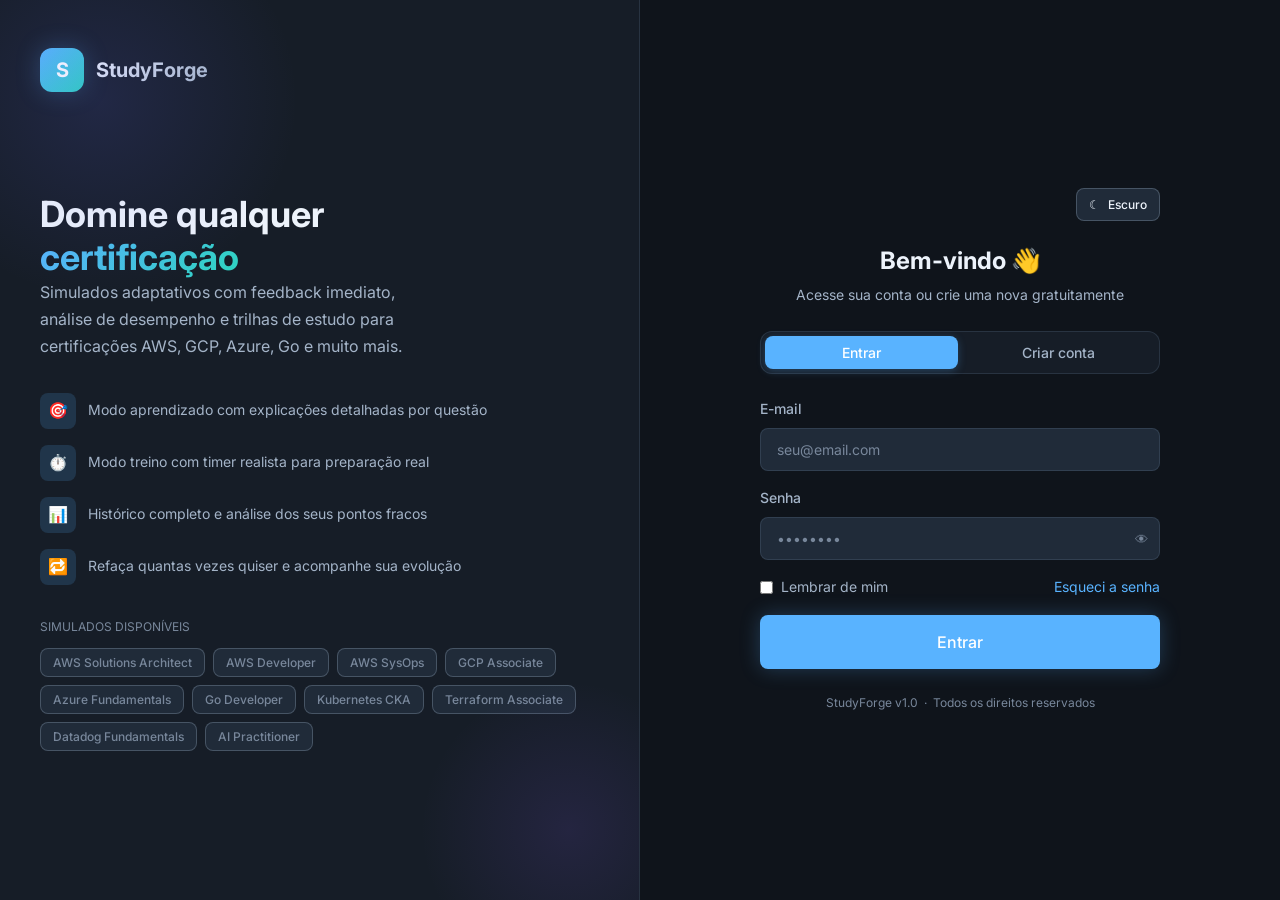
==== app/index.html @ 7f8c2cd1 "initial commit" ====
<!DOCTYPE html>
<html lang="pt-BR">
<head>
  <meta charset="UTF-8">
  <meta name="viewport" content="width=device-width, initial-scale=1.0">
  <title>StudyForge — Plataforma de Certificação</title>
  <link rel="preconnect" href="https://fonts.googleapis.com">
  <link rel="preconnect" href="https://fonts.gstatic.com" crossorigin>
  <link href="https://fonts.googleapis.com/css2?family=Inter:wght@400;500;600;700&display=swap" rel="stylesheet">
  <link rel="stylesheet" href="css/variables.css">
  <link rel="stylesheet" href="css/reset.css">
  <link rel="stylesheet" href="css/base.css">
  <link rel="stylesheet" href="css/login.css">
  <style>
    .form-section { display: none; }
    .form-section.active { display: flex; flex-direction: column; gap: var(--space-4); animation: fadeIn 200ms ease; }
    .form-row { display:grid; grid-template-columns:repeat(2,minmax(0,1fr)); gap:var(--space-4); }
    @media(max-width:640px){ .form-row { grid-template-columns:1fr; } }
  </style>
</head>
<body>
<div class="auth-page">

  <!-- Left: Brand Panel -->
  <aside class="auth-brand">
    <div class="auth-brand-logo">
      <div class="auth-brand-logo-mark">S</div>
      <span class="auth-brand-name">StudyForge</span>
    </div>

    <div class="auth-brand-hero">
      <div>
        <h1 class="auth-brand-title">
          Domine qualquer<br>
          <span>certificação</span>
        </h1>
        <p class="auth-brand-subtitle">
          Simulados adaptativos com feedback imediato, análise de desempenho e trilhas de estudo para certificações AWS, GCP, Azure, Go e muito mais.
        </p>
      </div>

      <div class="auth-features">
        <div class="auth-feature">
          <span class="auth-feature-icon">🎯</span>
          <span>Modo aprendizado com explicações detalhadas por questão</span>
        </div>
        <div class="auth-feature">
          <span class="auth-feature-icon">⏱️</span>
          <span>Modo treino com timer realista para preparação real</span>
        </div>
        <div class="auth-feature">
          <span class="auth-feature-icon">📊</span>
          <span>Histórico completo e análise dos seus pontos fracos</span>
        </div>
        <div class="auth-feature">
          <span class="auth-feature-icon">🔁</span>
          <span>Refaça quantas vezes quiser e acompanhe sua evolução</span>
        </div>
      </div>

      <div>
        <div style="font-size:var(--text-xs);color:var(--text-muted);margin-bottom:var(--space-3)">SIMULADOS DISPONÍVEIS</div>
        <div class="auth-cert-grid">
          <span class="auth-cert-tag">AWS Solutions Architect</span>
          <span class="auth-cert-tag">AWS Developer</span>
          <span class="auth-cert-tag">AWS SysOps</span>
          <span class="auth-cert-tag">GCP Associate</span>
          <span class="auth-cert-tag">Azure Fundamentals</span>
          <span class="auth-cert-tag">Go Developer</span>
          <span class="auth-cert-tag">Kubernetes CKA</span>
          <span class="auth-cert-tag">Terraform Associate</span>
          <span class="auth-cert-tag">Datadog Fundamentals</span>
          <span class="auth-cert-tag">AI Practitioner</span>
        </div>
      </div>
    </div>
  </aside>

  <!-- Right: Form Panel -->
  <main class="auth-form-panel">
    <div class="auth-form-wrapper">
      <div style="display:flex;justify-content:flex-end">
        <button class="btn btn-secondary btn-sm" type="button" data-theme-toggle><span>☾</span><span>Escuro</span></button>
      </div>
      <div class="auth-form-header">
        <h2 class="auth-form-title">Bem-vindo 👋</h2>
        <p class="auth-form-subtitle">Acesse sua conta ou crie uma nova gratuitamente</p>
      </div>

      <!-- Tab switcher -->
      <div class="auth-tabs">
        <button class="auth-tab active" id="tab-login"    onclick="switchTab('login')">Entrar</button>
        <button class="auth-tab"        id="tab-register" onclick="switchTab('register')">Criar conta</button>
      </div>

      <!-- Error alert -->
      <div id="auth-error" class="alert alert-danger hidden"></div>
      <div id="auth-success" class="alert alert-success hidden"></div>

      <!-- Login form -->
      <form id="form-login" class="auth-form form-section active" onsubmit="handleLogin(event)">
        <div class="form-group">
          <label class="form-label" for="login-email">E-mail</label>
          <input class="form-input" type="email" id="login-email" placeholder="seu@email.com" required autocomplete="email">
        </div>
        <div class="form-group">
          <label class="form-label" for="login-password">Senha</label>
          <div class="form-password-wrapper">
            <input class="form-input" type="password" id="login-password" placeholder="••••••••" required autocomplete="current-password">
            <button type="button" class="btn-password-toggle" onclick="togglePassword('login-password', this)">👁</button>
          </div>
        </div>
        <div class="form-options">
          <label><input type="checkbox" id="remember-me"> Lembrar de mim</label>
          <a href="#" class="form-link" onclick="switchTab('forgot'); return false;">Esqueci a senha</a>
        </div>
        <button class="btn btn-primary btn-full btn-lg" type="submit" id="btn-login">
          Entrar
        </button>
      </form>

      <!-- Register form -->
      <form id="form-register" class="auth-form form-section" onsubmit="handleRegister(event)">
        <div class="form-row">
          <div class="form-group">
            <label class="form-label" for="reg-name">Nome</label>
            <input class="form-input" type="text" id="reg-name" placeholder="Seu nome" required autocomplete="given-name">
          </div>
          <div class="form-group">
            <label class="form-label" for="reg-lastname">Sobrenome</label>
            <input class="form-input" type="text" id="reg-lastname" placeholder="Sobrenome" required autocomplete="family-name">
          </div>
        </div>
        <div class="form-group">
          <label class="form-label" for="reg-email">E-mail</label>
          <input class="form-input" type="email" id="reg-email" placeholder="seu@email.com" required autocomplete="email">
        </div>
        <div class="form-group">
          <label class="form-label" for="reg-password">Senha</label>
          <div class="form-password-wrapper">
            <input class="form-input" type="password" id="reg-password" placeholder="Mín. 8 caracteres" required minlength="8" autocomplete="new-password" oninput="checkPasswordStrength(this.value)">
            <button type="button" class="btn-password-toggle" onclick="togglePassword('reg-password', this)">👁</button>
          </div>
          <div class="password-strength" id="strength-bars">
            <div class="strength-bar" id="sb1"></div>
            <div class="strength-bar" id="sb2"></div>
            <div class="strength-bar" id="sb3"></div>
            <div class="strength-bar" id="sb4"></div>
          </div>
        </div>
        <div class="form-row">
          <div class="form-group">
            <label class="form-label" for="reg-city">Cidade</label>
            <input class="form-input" type="text" id="reg-city" required autocomplete="address-level2">
          </div>
          <div class="form-group">
            <label class="form-label" for="reg-state">Estado</label>
            <input class="form-input" type="text" id="reg-state" required autocomplete="address-level1">
          </div>
        </div>
        <div class="form-row">
          <div class="form-group">
            <label class="form-label" for="reg-country">País</label>
            <input class="form-input" type="text" id="reg-country" required autocomplete="country-name" value="Brasil">
          </div>
          <div class="form-group">
            <label class="form-label" for="reg-phone">Telefone</label>
            <input class="form-input" type="tel" id="reg-phone" required autocomplete="tel">
          </div>
        </div>
        <div class="form-row">
          <div class="form-group">
            <label class="form-label" for="reg-profession">Profissão</label>
            <input class="form-input" type="text" id="reg-profession" required>
          </div>
          <div class="form-group">
            <label class="form-label" for="reg-education">Formação</label>
            <input class="form-input" type="text" id="reg-education" required>
          </div>
        </div>
        <div class="form-row">
          <div class="form-group">
            <label class="form-label" for="reg-job-title">Cargo</label>
            <input class="form-input" type="text" id="reg-job-title" required>
          </div>
          <div class="form-group">
            <label class="form-label" for="reg-company">Empresa</label>
            <input class="form-input" type="text" id="reg-company" required>
          </div>
        </div>
        <div class="form-group">
          <label class="form-label" for="reg-birth-date">Data de nascimento <span class="text-muted">(opcional)</span></label>
          <input class="form-input" type="date" id="reg-birth-date" autocomplete="bday">
        </div>
        <button class="btn btn-primary btn-full btn-lg" type="submit" id="btn-register">
          Criar conta grátis
        </button>
        <p class="auth-footer">
          Ao criar uma conta, você concorda com os <a class="form-link" href="#">Termos de Uso</a>.
        </p>
      </form>

      <form id="form-verify" class="auth-form form-section" onsubmit="handleVerifyEmail(event)">
        <div class="form-group">
          <label class="form-label" for="verify-email">E-mail</label>
          <input class="form-input" type="email" id="verify-email" required>
        </div>
        <div class="form-group">
          <label class="form-label" for="verify-code">Código de ativação</label>
          <input class="form-input" type="text" id="verify-code" required inputmode="numeric" maxlength="6">
        </div>
        <button class="btn btn-primary btn-full btn-lg" type="submit" id="btn-verify">Ativar conta</button>
        <button class="btn btn-ghost btn-full" type="button" onclick="switchTab('login')">Voltar para login</button>
      </form>

      <form id="form-forgot" class="auth-form form-section" onsubmit="handleForgotPassword(event)">
        <div class="form-group">
          <label class="form-label" for="forgot-email">E-mail</label>
          <input class="form-input" type="email" id="forgot-email" required autocomplete="email">
        </div>
        <button class="btn btn-primary btn-full btn-lg" type="submit" id="btn-forgot">Gerar código</button>
        <button class="btn btn-ghost btn-full" type="button" onclick="switchTab('login')">Voltar para login</button>
      </form>

      <form id="form-reset" class="auth-form form-section" onsubmit="handleResetPassword(event)">
        <div class="form-group">
          <label class="form-label" for="reset-email">E-mail</label>
          <input class="form-input" type="email" id="reset-email" required>
        </div>
        <div class="form-group">
          <label class="form-label" for="reset-code">Código de recuperação</label>
          <input class="form-input" type="text" id="reset-code" required inputmode="numeric" maxlength="6">
        </div>
        <div class="form-group">
          <label class="form-label" for="reset-password">Nova senha</label>
          <input class="form-input" type="password" id="reset-password" required minlength="8" autocomplete="new-password">
        </div>
        <button class="btn btn-primary btn-full btn-lg" type="submit" id="btn-reset">Redefinir senha</button>
      </form>

      <div class="auth-footer">
        StudyForge v1.0 &nbsp;·&nbsp; Todos os direitos reservados
      </div>
    </div>
  </main>
</div>

<script src="js/config.js"></script>
<script src="js/theme.js"></script>
<script src="js/auth.js"></script>
<script src="js/api.js"></script>
<script>
  // Redirect if already logged in
  Auth.redirectIfLoggedIn();

  function switchTab(tab) {
    document.getElementById('tab-login').classList.toggle('active', tab === 'login');
    document.getElementById('tab-register').classList.toggle('active', tab === 'register');
    ['login','register','verify','forgot','reset'].forEach(name => {
      document.getElementById(`form-${name}`).classList.toggle('active', tab === name);
    });
    clearMessages();
  }

  function clearMessages() {
    document.getElementById('auth-error').classList.add('hidden');
    document.getElementById('auth-success').classList.add('hidden');
  }

  function showError(msg) {
    const el = document.getElementById('auth-error');
    el.textContent = msg;
    el.classList.remove('hidden');
  }

  function showSuccess(msg) {
    const el = document.getElementById('auth-success');
    el.textContent = msg;
    el.classList.remove('hidden');
  }

  async function handleLogin(e) {
    e.preventDefault();
    clearMessages();
    const email    = document.getElementById('login-email').value.trim();
    const password = document.getElementById('login-password').value;
    const remember = document.getElementById('remember-me').checked;
    const btn = document.getElementById('btn-login');
    btn.disabled = true;
    btn.innerHTML = '<span class="spinner"></span> Entrando…';
    try {
      await Auth.login(email, password, remember);
      window.location.href = 'dashboard.html';
    } catch (err) {
      showError(err.message || 'E-mail ou senha inválidos.');
      btn.disabled = false;
      btn.textContent = 'Entrar';
    }
  }

  async function handleRegister(e) {
    e.preventDefault();
    clearMessages();
    const firstName = document.getElementById('reg-name').value.trim();
    const lastName  = document.getElementById('reg-lastname').value.trim();
    const email    = document.getElementById('reg-email').value.trim();
    const password = document.getElementById('reg-password').value;
    const btn = document.getElementById('btn-register');
    btn.disabled = true;
    btn.innerHTML = '<span class="spinner"></span> Criando conta…';
    try {
      const res = await Auth.register({
        firstName,
        lastName,
        name: `${firstName} ${lastName}`.trim(),
        email,
        password,
        city: document.getElementById('reg-city').value.trim(),
        state: document.getElementById('reg-state').value.trim(),
        country: document.getElementById('reg-country').value.trim(),
        profession: document.getElementById('reg-profession').value.trim(),
        education: document.getElementById('reg-education').value.trim(),
        jobTitle: document.getElementById('reg-job-title').value.trim(),
        company: document.getElementById('reg-company').value.trim(),
        phone: document.getElementById('reg-phone').value.trim(),
        birthDate: document.getElementById('reg-birth-date').value,
      });
      document.getElementById('verify-email').value = email;
      if (res.activationCode) document.getElementById('verify-code').value = res.activationCode;
      switchTab('verify');
      showSuccess(res.activationCode ? `Conta criada. Código local de ativação: ${res.activationCode}` : 'Conta criada. Verifique seu e-mail para ativar.');
    } catch (err) {
      showError(err.message || 'Erro ao criar conta. Tente novamente.');
    } finally {
      btn.disabled = false;
      btn.textContent = 'Criar conta grátis';
    }
  }

  async function handleVerifyEmail(e) {
    e.preventDefault();
    clearMessages();
    const btn = document.getElementById('btn-verify');
    btn.disabled = true;
    btn.innerHTML = '<span class="spinner"></span> Ativando…';
    try {
      await Auth.verifyEmail(document.getElementById('verify-email').value.trim(), document.getElementById('verify-code').value.trim());
      window.location.href = 'dashboard.html';
    } catch (err) {
      showError(err.message || 'Erro ao ativar conta.');
      btn.disabled = false;
      btn.textContent = 'Ativar conta';
    }
  }

  async function handleForgotPassword(e) {
    e.preventDefault();
    clearMessages();
    const email = document.getElementById('forgot-email').value.trim();
    const btn = document.getElementById('btn-forgot');
    btn.disabled = true;
    btn.innerHTML = '<span class="spinner"></span> Gerando…';
    try {
      const res = await Auth.forgotPassword(email);
      document.getElementById('reset-email').value = email;
      if (res.resetCode) document.getElementById('reset-code').value = res.resetCode;
      switchTab('reset');
      showSuccess(res.resetCode ? `Código local de recuperação: ${res.resetCode}` : res.message);
    } catch (err) {
      showError(err.message || 'Erro ao recuperar senha.');
    } finally {
      btn.disabled = false;
      btn.textContent = 'Gerar código';
    }
  }

  async function handleResetPassword(e) {
    e.preventDefault();
    clearMessages();
    const btn = document.getElementById('btn-reset');
    btn.disabled = true;
    btn.innerHTML = '<span class="spinner"></span> Redefinindo…';
    try {
      await Auth.resetPassword(
        document.getElementById('reset-email').value.trim(),
        document.getElementById('reset-code').value.trim(),
        document.getElementById('reset-password').value
      );
      switchTab('login');
      showSuccess('Senha redefinida. Entre com a nova senha.');
    } catch (err) {
      showError(err.message || 'Erro ao redefinir senha.');
    } finally {
      btn.disabled = false;
      btn.textContent = 'Redefinir senha';
    }
  }

  function togglePassword(inputId, btn) {
    const input = document.getElementById(inputId);
    if (input.type === 'password') { input.type = 'text'; btn.textContent = '🙈'; }
    else                           { input.type = 'password'; btn.textContent = '👁'; }
  }

  function checkPasswordStrength(val) {
    const bars = ['sb1','sb2','sb3','sb4'];
    bars.forEach(id => { document.getElementById(id).className = 'strength-bar'; });
    let score = 0;
    if (val.length >= 8)         score++;
    if (/[A-Z]/.test(val))       score++;
    if (/[0-9]/.test(val))       score++;
    if (/[^A-Za-z0-9]/.test(val))score++;
    const cls = score <= 1 ? 'weak' : score <= 2 ? 'medium' : 'strong';
    for (let i = 0; i < score; i++) document.getElementById(bars[i]).classList.add(cls);
  }

</script>
</body>
</html>
---- app/css/variables.css ----
:root,
:root[data-theme="dark"] {
  /* === Background === */
  --bg-primary:   #0f141b;
  --bg-secondary: #161d27;
  --bg-tertiary:  #1b2430;
  --bg-card:      #1a2330;
  --bg-card-hover:#222d3d;
  --bg-surface:   #202b39;
  --bg-elevated:  #253243;
  --bg-input:     rgba(16, 23, 32, 0.52);

  /* === Brand Colors === */
  --color-primary:        #59b3ff;
  --color-primary-dark:   #2e94ea;
  --color-primary-light:  rgba(89,179,255,0.16);
  --color-primary-glow:   rgba(89,179,255,0.26);
  --color-secondary:      #2dd4bf;
  --color-accent:         #f59e0b;

  /* === Status === */
  --color-success:        #10b981;
  --color-success-light:  rgba(16,185,129,0.15);
  --color-warning:        #f59e0b;
  --color-warning-light:  rgba(245,158,11,0.15);
  --color-danger:         #ef4444;
  --color-danger-light:   rgba(239,68,68,0.15);
  --color-info:           #3b82f6;
  --color-info-light:     rgba(59,130,246,0.15);

  /* === Text === */
  --text-primary:   #edf3fb;
  --text-secondary: #a4b4c8;
  --text-muted:     #78879b;
  --text-inverse:   #0f141b;

  /* === Borders === */
  --border-color:      rgba(140, 168, 196, 0.16);
  --border-light:      rgba(168, 191, 213, 0.28);
  --border-strong:     rgba(181, 203, 224, 0.42);
  --border-focus:      rgba(89,179,255,0.55);

  /* === Typography === */
  --font-sans: 'Inter', -apple-system, BlinkMacSystemFont, 'Segoe UI', sans-serif;
  --font-mono: 'JetBrains Mono', 'Fira Code', monospace;

  --text-xs:   0.75rem;
  --text-sm:   0.875rem;
  --text-base: 1rem;
  --text-lg:   1.125rem;
  --text-xl:   1.25rem;
  --text-2xl:  1.5rem;
  --text-3xl:  1.875rem;
  --text-4xl:  2.25rem;

  --weight-normal:   400;
  --weight-medium:   500;
  --weight-semibold: 600;
  --weight-bold:     700;

  /* === Spacing === */
  --space-1: 0.25rem;
  --space-2: 0.5rem;
  --space-3: 0.75rem;
  --space-4: 1rem;
  --space-5: 1.25rem;
  --space-6: 1.5rem;
  --space-8: 2rem;
  --space-10: 2.5rem;
  --space-12: 3rem;
  --space-16: 4rem;

  /* === Radius === */
  --radius-sm:   0.375rem;
  --radius-md:   0.5rem;
  --radius-lg:   0.75rem;
  --radius-xl:   1rem;
  --radius-2xl:  1.5rem;
  --radius-full: 9999px;

  /* === Shadows === */
  --shadow-sm:  0 1px 3px rgba(0,0,0,0.4);
  --shadow-md:  0 4px 12px rgba(0,0,0,0.4);
  --shadow-lg:  0 10px 30px rgba(0,0,0,0.5);
  --shadow-xl:  0 20px 40px rgba(0,0,0,0.6);
  --shadow-glow:0 0 24px var(--color-primary-glow);

  /* === Transitions === */
  --transition-fast:  150ms cubic-bezier(0.4,0,0.2,1);
  --transition-base:  200ms cubic-bezier(0.4,0,0.2,1);
  --transition-slow:  300ms cubic-bezier(0.4,0,0.2,1);

  /* === Layout === */
  --sidebar-width:  260px;
  --header-height:  64px;
  --content-max-w:  1200px;
}

:root[data-theme="light"] {
  --bg-primary:   #f4f7fb;
  --bg-secondary: #eaf0f6;
  --bg-tertiary:  #dde6f1;
  --bg-card:      #ffffff;
  --bg-card-hover:#f7fbff;
  --bg-surface:   #eef4fa;
  --bg-elevated:  #ffffff;
  --bg-input:     rgba(255, 255, 255, 0.92);

  --color-primary:        #0f6cbd;
  --color-primary-dark:   #09579d;
  --color-primary-light:  rgba(15,108,189,0.12);
  --color-primary-glow:   rgba(15,108,189,0.2);
  --color-secondary:      #0f9d8a;
  --color-accent:         #c97300;

  --text-primary:   #112133;
  --text-secondary: #4c6178;
  --text-muted:     #6f8197;
  --text-inverse:   #ffffff;

  --border-color:      rgba(25, 52, 80, 0.12);
  --border-light:      rgba(25, 52, 80, 0.18);
  --border-strong:     rgba(25, 52, 80, 0.3);
  --border-focus:      rgba(15,108,189,0.42);

  --shadow-sm:  0 2px 4px rgba(17, 33, 51, 0.04);
  --shadow-md:  0 10px 24px rgba(17, 33, 51, 0.08);
  --shadow-lg:  0 18px 38px rgba(17, 33, 51, 0.12);
  --shadow-xl:  0 30px 60px rgba(17, 33, 51, 0.16);
}
---- app/css/base.css ----
/* =============================================
   Base styles — typography, utilities, layout
   ============================================= */

/* Layout */
.app-layout {
  display: grid;
  grid-template-columns: var(--sidebar-width) 1fr;
  grid-template-rows: var(--header-height) 1fr;
  min-height: 100vh;
}

/* Wrapper divs injected by components.js — must be the direct grid children */
#app-header  { grid-column: 1 / -1; grid-row: 1; }
#app-sidebar { grid-column: 1;      grid-row: 2; }

/* Inner elements keep visual styling; .app-main is a direct grid child */
.app-header  { height: var(--header-height); }
.app-sidebar { height: 100%; }
.app-main    { grid-column: 2; grid-row: 2; overflow-y: auto; min-width: 0; }

.container { max-width: var(--content-max-w); margin: 0 auto; padding: 0 var(--space-6); }
.page-content { padding: var(--space-8) var(--space-6); }

body {
  background:
    radial-gradient(circle at top left, var(--color-primary-light), transparent 28%),
    linear-gradient(180deg, var(--bg-secondary), var(--bg-primary) 24%);
}

/* Badge */
.badge {
  display: inline-flex; align-items: center; gap: var(--space-1);
  padding: 2px var(--space-2); border-radius: var(--radius-full);
  font-size: var(--text-xs); font-weight: var(--weight-medium);
}
.badge-primary  { background: var(--color-primary-light);  color: var(--color-primary); }
.badge-success  { background: var(--color-success-light);  color: var(--color-success); }
.badge-warning  { background: var(--color-warning-light);  color: var(--color-warning); }
.badge-danger   { background: var(--color-danger-light);   color: var(--color-danger);  }
.badge-info     { background: var(--color-info-light);     color: var(--color-info);    }
.badge-muted    { background: var(--bg-surface);           color: var(--text-secondary);}

/* Buttons */
.btn {
  display: inline-flex; align-items: center; justify-content: center; gap: var(--space-2);
  padding: var(--space-3) var(--space-5); border-radius: var(--radius-md);
  font-size: var(--text-sm); font-weight: var(--weight-medium);
  transition: all var(--transition-base); white-space: nowrap; cursor: pointer;
  border: 1px solid transparent;
}
.btn:disabled { opacity: 0.5; cursor: not-allowed; pointer-events: none; }
.btn-sm { padding: var(--space-2) var(--space-3); font-size: var(--text-xs); }
.btn-lg { padding: var(--space-4) var(--space-6); font-size: var(--text-base); }
.btn-full { width: 100%; }
.btn-icon { padding: var(--space-2); width: 36px; height: 36px; }

.btn-primary {
  background: var(--color-primary); color: #fff;
  box-shadow: 0 0 20px var(--color-primary-glow);
}
.btn-primary:hover { background: var(--color-primary-dark); box-shadow: 0 0 30px var(--color-primary-glow); transform: translateY(-1px); }

.btn-secondary {
  background: var(--bg-surface); color: var(--text-primary);
  border-color: var(--border-light);
}
.btn-secondary:hover { background: var(--bg-card-hover); border-color: var(--color-primary); }

.btn-ghost {
  background: transparent; color: var(--text-secondary);
}
.btn-ghost:hover { background: var(--bg-surface); color: var(--text-primary); }

.btn-success { background: var(--color-success); color: #fff; }
.btn-success:hover { filter: brightness(1.1); transform: translateY(-1px); }
.btn-danger  { background: var(--color-danger); color: #fff; }
.btn-danger:hover  { filter: brightness(1.1); transform: translateY(-1px); }

/* Cards */
.card {
  background: var(--bg-card); border: 1px solid var(--border-color);
  border-radius: var(--radius-xl); transition: all var(--transition-base);
  box-shadow: var(--shadow-sm);
}
.card-hover:hover { background: var(--bg-card-hover); border-color: var(--border-light); transform: translateY(-2px); box-shadow: var(--shadow-lg); }
.card-body  { padding: var(--space-6); }
.card-header{ padding: var(--space-4) var(--space-6); border-bottom: 1px solid var(--border-color); }
.card-footer{ padding: var(--space-4) var(--space-6); border-top:    1px solid var(--border-color); }

/* Forms */
.form-group  { display: flex; flex-direction: column; gap: var(--space-2); }
.form-label  { font-size: var(--text-sm); font-weight: var(--weight-medium); color: var(--text-secondary); }
.form-input, .form-select {
  background: var(--bg-surface); border: 1px solid var(--border-color);
  border-radius: var(--radius-md); padding: var(--space-3) var(--space-4);
  color: var(--text-primary); font-size: var(--text-sm); transition: all var(--transition-base);
  width: 100%;
}
.form-input:focus, .form-select:focus {
  border-color: var(--color-primary); outline: none;
  box-shadow: 0 0 0 3px var(--color-primary-light);
}
.form-input::placeholder { color: var(--text-muted); }
.form-error { font-size: var(--text-xs); color: var(--color-danger); }
.form-hint  { font-size: var(--text-xs); color: var(--text-muted); }

/* Progress */
.progress-bar { background: var(--bg-surface); border-radius: var(--radius-full); overflow: hidden; height: 6px; }
.progress-fill {
  height: 100%; border-radius: var(--radius-full);
  background: linear-gradient(90deg, var(--color-primary), var(--color-secondary));
  transition: width var(--transition-slow);
}

/* Divider */
.divider { border: none; border-top: 1px solid var(--border-color); margin: var(--space-4) 0; }

/* Alerts */
.alert {
  display: flex; align-items: flex-start; gap: var(--space-3);
  padding: var(--space-4); border-radius: var(--radius-lg);
  border: 1px solid transparent; font-size: var(--text-sm);
}
.alert-success { background: var(--color-success-light); border-color: rgba(16,185,129,0.3); color: var(--color-success); }
.alert-danger   { background: var(--color-danger-light);  border-color: rgba(239,68,68,0.3);  color: var(--color-danger);  }
.alert-warning  { background: var(--color-warning-light); border-color: rgba(245,158,11,0.3); color: var(--color-warning); }
.alert-info     { background: var(--color-info-light);    border-color: rgba(59,130,246,0.3);  color: var(--color-info);    }

/* Tags */
.tag {
  display: inline-flex; align-items: center;
  padding: var(--space-1) var(--space-2); border-radius: var(--radius-sm);
  font-size: 11px; font-weight: var(--weight-medium);
  background: var(--bg-surface); color: var(--text-secondary);
  border: 1px solid var(--border-color);
}

/* Stat card */
.stat-card { display: flex; flex-direction: column; gap: var(--space-2); }
.stat-value { font-size: var(--text-3xl); font-weight: var(--weight-bold); line-height: 1; }
.stat-label { font-size: var(--text-sm); color: var(--text-secondary); }
.stat-change { display: flex; align-items: center; gap: var(--space-1); font-size: var(--text-xs); }
.stat-change.up   { color: var(--color-success); }
.stat-change.down { color: var(--color-danger);  }

/* Tooltip */
.tooltip-wrap { position: relative; }
.tooltip-wrap:hover .tooltip { opacity: 1; pointer-events: auto; transform: translateY(0); }
.tooltip {
  position: absolute; bottom: calc(100% + 8px); left: 50%; transform: translateX(-50%) translateY(4px);
  background: var(--bg-surface); border: 1px solid var(--border-light);
  border-radius: var(--radius-md); padding: var(--space-2) var(--space-3);
  font-size: var(--text-xs); white-space: nowrap;
  opacity: 0; pointer-events: none; transition: all var(--transition-fast);
  box-shadow: var(--shadow-lg);
}

/* Loading spinner */
.spinner {
  width: 20px; height: 20px; border-radius: 50%;
  border: 2px solid var(--border-light);
  border-top-color: var(--color-primary);
  animation: spin 600ms linear infinite;
}
.spinner-lg { width: 40px; height: 40px; border-width: 3px; }

/* Empty state */
.empty-state {
  display: flex; flex-direction: column; align-items: center;
  justify-content: center; padding: var(--space-16) var(--space-8);
  text-align: center; gap: var(--space-4);
}
.empty-state-icon { font-size: 3rem; opacity: 0.4; }
.empty-state h3   { font-size: var(--text-lg); color: var(--text-secondary); }
.empty-state p    { font-size: var(--text-sm); color: var(--text-muted); max-width: 320px; }

/* Modal */
.modal-overlay {
  position: fixed; inset: 0; background: rgba(0,0,0,0.7);
  display: flex; align-items: center; justify-content: center;
  z-index: 100; backdrop-filter: blur(4px);
  opacity: 0; pointer-events: none; transition: opacity var(--transition-base);
}
.modal-overlay.open { opacity: 1; pointer-events: auto; }
.modal {
  background: var(--bg-card); border: 1px solid var(--border-light);
  border-radius: var(--radius-2xl); padding: var(--space-8);
  width: 90%; max-width: 480px; box-shadow: var(--shadow-xl);
  transform: scale(0.95); transition: transform var(--transition-base);
}
.modal-overlay.open .modal { transform: scale(1); }
.modal-title { font-size: var(--text-xl); font-weight: var(--weight-semibold); margin-bottom: var(--space-4); }

/* Toast */
#toast-container {
  position: fixed; bottom: var(--space-6); right: var(--space-6);
  display: flex; flex-direction: column; gap: var(--space-2);
  z-index: 1000; pointer-events: none;
}
.toast {
  display: flex; align-items: center; gap: var(--space-3);
  background: var(--bg-surface); border: 1px solid var(--border-light);
  border-radius: var(--radius-lg); padding: var(--space-3) var(--space-4);
  box-shadow: var(--shadow-lg); pointer-events: auto;
  min-width: 280px; max-width: 380px;
  animation: slideInRight 300ms ease forwards;
  font-size: var(--text-sm);
}
.toast.removing { animation: slideOutRight 300ms ease forwards; }
.toast-success { border-left: 3px solid var(--color-success); }
.toast-error   { border-left: 3px solid var(--color-danger);  }
.toast-info    { border-left: 3px solid var(--color-info);    }

/* Utility */
.text-primary   { color: var(--color-primary); }
.text-success   { color: var(--color-success); }
.text-warning   { color: var(--color-warning); }
.text-danger    { color: var(--color-danger); }
.text-muted     { color: var(--text-muted); }
.text-secondary { color: var(--text-secondary); }
.text-center    { text-align: center; }
.flex           { display: flex; }
.flex-col       { flex-direction: column; }
.items-center   { align-items: center; }
.justify-between{ justify-content: space-between; }
.justify-center { justify-content: center; }
.gap-1 { gap: var(--space-1); } .gap-2 { gap: var(--space-2); }
.gap-3 { gap: var(--space-3); } .gap-4 { gap: var(--space-4); }
.gap-6 { gap: var(--space-6); } .gap-8 { gap: var(--space-8); }
.grid-2 { display: grid; grid-template-columns: repeat(2, 1fr); gap: var(--space-4); }
.grid-3 { display: grid; grid-template-columns: repeat(3, 1fr); gap: var(--space-4); }
.grid-4 { display: grid; grid-template-columns: repeat(4, 1fr); gap: var(--space-4); }
.mt-2 { margin-top: var(--space-2); } .mt-4 { margin-top: var(--space-4); }
.mt-6 { margin-top: var(--space-6); } .mt-8 { margin-top: var(--space-8); }
.mb-2 { margin-bottom: var(--space-2); } .mb-4 { margin-bottom: var(--space-4); }
.hidden { display: none !important; }
.truncate { white-space: nowrap; overflow: hidden; text-overflow: ellipsis; }
.w-full { width: 100%; }

@keyframes spin { to { transform: rotate(360deg); } }
@keyframes fadeIn { from { opacity: 0; } to { opacity: 1; } }
@keyframes slideUp { from { opacity:0; transform:translateY(12px); } to { opacity:1; transform:translateY(0); } }
@keyframes slideInRight { from { opacity:0; transform:translateX(24px); } to { opacity:1; transform:translateX(0); } }
@keyframes slideOutRight { from { opacity:1; transform:translateX(0); } to { opacity:0; transform:translateX(24px); } }
@keyframes pulse { 0%,100% { opacity:1; } 50% { opacity:0.5; } }

.animate-fade-in { animation: fadeIn var(--transition-base) ease; }
.animate-slide-up { animation: slideUp var(--transition-slow) ease; }

@media (max-width: 1024px) {
  .app-layout { grid-template-columns: 1fr; }
  #app-sidebar { display: none; }
  #app-sidebar.open { display: block; }
  .app-sidebar.open { position: fixed; z-index: 50; top: 0; left: 0; height: 100vh; width: var(--sidebar-width); }
  .app-main { grid-column: 1; }
  .grid-4 { grid-template-columns: repeat(2, 1fr); }
  .grid-3 { grid-template-columns: repeat(2, 1fr); }
}
@media (max-width: 640px) {
  .grid-2, .grid-3, .grid-4 { grid-template-columns: 1fr; }
  .page-content { padding: var(--space-4); }
}
---- app/css/login.css ----
/* =============================================
   Login / Auth Page
   ============================================= */

.auth-page {
  display: grid;
  grid-template-columns: 1fr 1fr;
  min-height: 100vh;
}

/* Left panel — brand side */
.auth-brand {
  background: var(--bg-secondary);
  border-right: 1px solid var(--border-color);
  display: flex;
  flex-direction: column;
  padding: var(--space-12) var(--space-10);
  position: relative;
  overflow: hidden;
}

/* Decorative orbs */
.auth-brand::before,
.auth-brand::after {
  content: '';
  position: absolute;
  border-radius: 50%;
  pointer-events: none;
}
.auth-brand::before {
  width: 400px; height: 400px;
  background: radial-gradient(circle, rgba(99,102,241,0.15), transparent 70%);
  top: -100px; left: -100px;
}
.auth-brand::after {
  width: 300px; height: 300px;
  background: radial-gradient(circle, rgba(139,92,246,0.12), transparent 70%);
  bottom: -80px; right: -80px;
}

.auth-brand-logo {
  display: flex; align-items: center; gap: var(--space-3);
  margin-bottom: auto;
}
.auth-brand-logo-mark {
  width: 44px; height: 44px;
  border-radius: var(--radius-lg);
  background: linear-gradient(135deg, var(--color-primary), var(--color-secondary));
  display: flex; align-items: center; justify-content: center;
  font-size: var(--text-xl); font-weight: var(--weight-bold); color: #fff;
  box-shadow: 0 0 24px var(--color-primary-glow);
}
.auth-brand-name {
  font-size: var(--text-xl); font-weight: var(--weight-bold);
  background: linear-gradient(135deg, var(--text-primary), var(--text-secondary));
  -webkit-background-clip: text; -webkit-text-fill-color: transparent;
}

.auth-brand-hero { flex: 1; display: flex; flex-direction: column; justify-content: center; gap: var(--space-8); }
.auth-brand-title {
  font-size: var(--text-4xl); font-weight: var(--weight-bold); line-height: 1.2;
}
.auth-brand-title span {
  background: linear-gradient(135deg, var(--color-primary), var(--color-secondary));
  -webkit-background-clip: text; -webkit-text-fill-color: transparent;
}
.auth-brand-subtitle { font-size: var(--text-base); color: var(--text-secondary); line-height: 1.7; max-width: 380px; }

.auth-features { display: flex; flex-direction: column; gap: var(--space-4); }
.auth-feature {
  display: flex; align-items: center; gap: var(--space-3);
  font-size: var(--text-sm); color: var(--text-secondary);
}
.auth-feature-icon {
  width: 36px; height: 36px; flex-shrink: 0;
  background: var(--color-primary-light); border-radius: var(--radius-md);
  display: flex; align-items: center; justify-content: center;
  font-size: var(--text-base);
}

/* Grid of certification logos */
.auth-cert-grid {
  display: flex; flex-wrap: wrap; gap: var(--space-2);
}
.auth-cert-tag {
  background: var(--bg-surface); border: 1px solid var(--border-light);
  border-radius: var(--radius-md); padding: var(--space-1) var(--space-3);
  font-size: var(--text-xs); font-weight: var(--weight-medium); color: var(--text-muted);
  transition: all var(--transition-fast);
}
.auth-cert-tag:hover { border-color: var(--color-primary); color: var(--color-primary); }

/* Right panel — form side */
.auth-form-panel {
  display: flex; flex-direction: column;
  align-items: center; justify-content: center;
  padding: var(--space-12) var(--space-10);
  background: var(--bg-primary);
}

.auth-form-wrapper {
  width: 100%; max-width: 400px;
  display: flex; flex-direction: column; gap: var(--space-6);
  animation: slideUp var(--transition-slow) ease;
}

.auth-form-header { text-align: center; }
.auth-form-title { font-size: var(--text-2xl); font-weight: var(--weight-bold); margin-bottom: var(--space-2); }
.auth-form-subtitle { font-size: var(--text-sm); color: var(--text-secondary); }

/* Tab switcher */
.auth-tabs {
  display: flex; background: var(--bg-secondary);
  border: 1px solid var(--border-color);
  border-radius: var(--radius-lg); padding: 4px; gap: 4px;
}
.auth-tab {
  flex: 1; padding: var(--space-2) var(--space-4);
  border-radius: var(--radius-md); font-size: var(--text-sm);
  font-weight: var(--weight-medium); color: var(--text-secondary);
  cursor: pointer; transition: all var(--transition-fast);
  text-align: center; border: none; background: none;
}
.auth-tab.active {
  background: var(--color-primary); color: #fff;
  box-shadow: 0 2px 8px var(--color-primary-glow);
}

/* Form */
.auth-form { display: flex; flex-direction: column; gap: var(--space-4); }
.form-password-wrapper { position: relative; }
.form-password-wrapper .form-input { padding-right: 44px; }
.btn-password-toggle {
  position: absolute; right: 12px; top: 50%; transform: translateY(-50%);
  background: none; border: none; cursor: pointer; color: var(--text-muted);
  display: flex; align-items: center; transition: color var(--transition-fast);
}
.btn-password-toggle:hover { color: var(--text-primary); }

.form-row { display: grid; grid-template-columns: 1fr 1fr; gap: var(--space-3); }
.form-options {
  display: flex; align-items: center; justify-content: space-between;
  font-size: var(--text-sm);
}
.form-options label { display: flex; align-items: center; gap: var(--space-2); cursor: pointer; color: var(--text-secondary); }
.form-options input[type="checkbox"] { accent-color: var(--color-primary); }
.form-link { color: var(--color-primary); text-decoration: none; font-size: var(--text-sm); }
.form-link:hover { text-decoration: underline; }

.auth-divider {
  display: flex; align-items: center; gap: var(--space-3);
  color: var(--text-muted); font-size: var(--text-xs);
}
.auth-divider::before, .auth-divider::after {
  content: ''; flex: 1; height: 1px; background: var(--border-color);
}

.auth-footer {
  text-align: center; font-size: var(--text-xs); color: var(--text-muted);
}

/* Password strength */
.password-strength { display: flex; gap: 4px; height: 3px; }
.strength-bar {
  flex: 1; border-radius: var(--radius-full);
  background: var(--border-color); transition: background var(--transition-base);
}
.strength-bar.weak   { background: var(--color-danger); }
.strength-bar.medium { background: var(--color-warning); }
.strength-bar.strong { background: var(--color-success); }

/* Responsive */
@media (max-width: 768px) {
  .auth-page { grid-template-columns: 1fr; }
  .auth-brand { display: none; }
  .auth-form-panel { padding: var(--space-8) var(--space-6); }
}
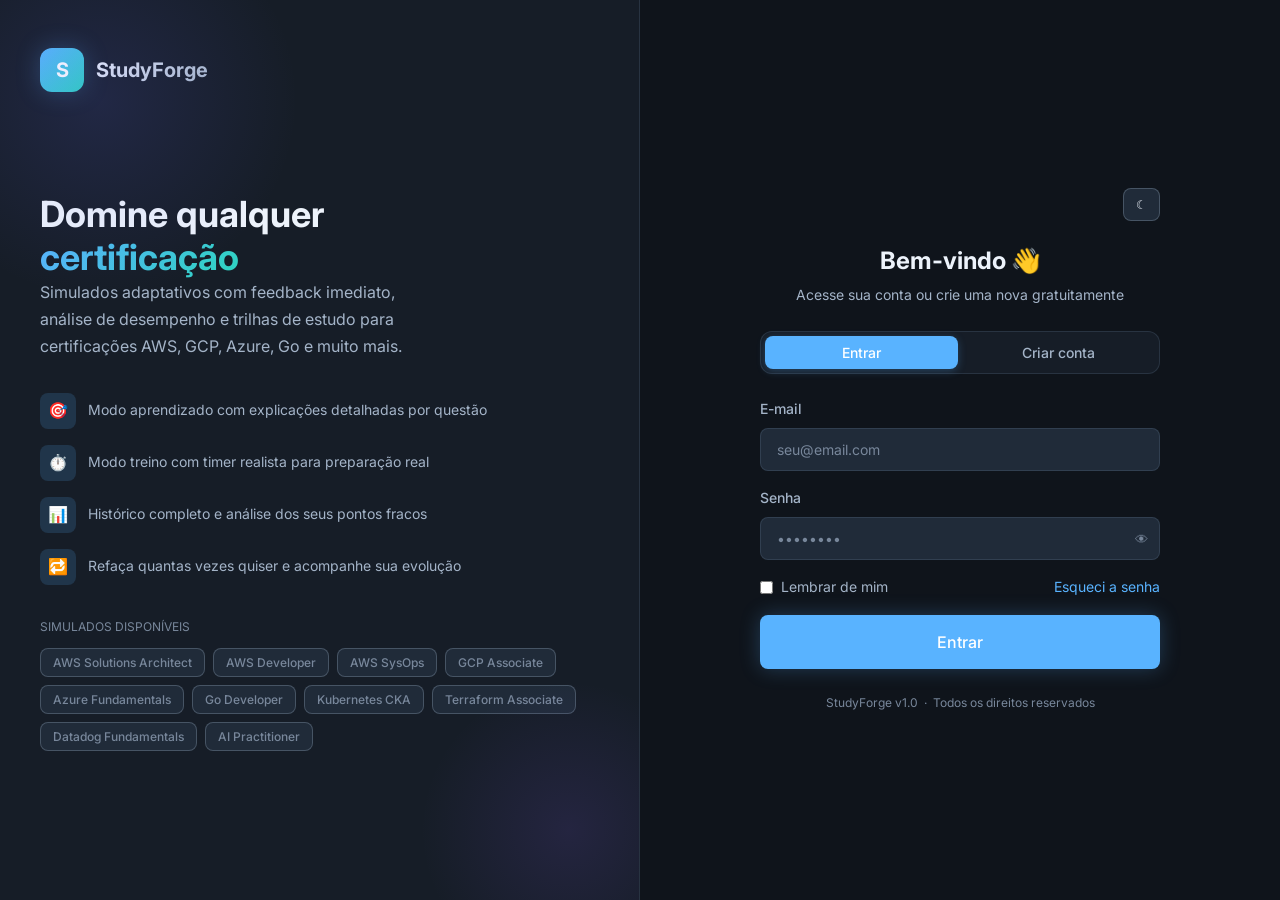
==== commit d2850d4f: "update" ====
--- a/app/index.html
+++ b/app/index.html
@@ -1,9 +1,23 @@
 <!DOCTYPE html>
 <html lang="pt-BR">
 <head>
+  <!-- Google tag (gtag.js) -->
+  <script async src="https://www.googletagmanager.com/gtag/js?id=G-WLDMQ60FL3"></script>
+  <script>
+    window.dataLayer = window.dataLayer || [];
+    function gtag(){dataLayer.push(arguments);}
+    gtag('js', new Date());
+
+    gtag('config', 'G-WLDMQ60FL3');
+  </script>
+
   <meta charset="UTF-8">
   <meta name="viewport" content="width=device-width, initial-scale=1.0">
+  
   <title>StudyForge — Plataforma de Certificação</title>
+  
+  <link rel="icon" type="image/png" href="assets/icons/favicon.png">
+  <link rel="shortcut icon" href="assets/icons/favicon.ico">
   <link rel="preconnect" href="https://fonts.googleapis.com">
   <link rel="preconnect" href="https://fonts.gstatic.com" crossorigin>
   <link href="https://fonts.googleapis.com/css2?family=Inter:wght@400;500;600;700&display=swap" rel="stylesheet">
@@ -11,16 +25,18 @@
   <link rel="stylesheet" href="css/reset.css">
   <link rel="stylesheet" href="css/base.css">
   <link rel="stylesheet" href="css/login.css">
+  
   <style>
     .form-section { display: none; }
     .form-section.active { display: flex; flex-direction: column; gap: var(--space-4); animation: fadeIn 200ms ease; }
     .form-row { display:grid; grid-template-columns:repeat(2,minmax(0,1fr)); gap:var(--space-4); }
+    .required-label::after { content: '*'; color: var(--color-danger); margin-left: 2px; }
     @media(max-width:640px){ .form-row { grid-template-columns:1fr; } }
   </style>
 </head>
+
 <body>
 <div class="auth-page">
-
   <!-- Left: Brand Panel -->
   <aside class="auth-brand">
     <div class="auth-brand-logo">
@@ -123,20 +139,20 @@
       <form id="form-register" class="auth-form form-section" onsubmit="handleRegister(event)">
         <div class="form-row">
           <div class="form-group">
-            <label class="form-label" for="reg-name">Nome</label>
+            <label class="form-label required-label" for="reg-name">Nome</label>
             <input class="form-input" type="text" id="reg-name" placeholder="Seu nome" required autocomplete="given-name">
           </div>
           <div class="form-group">
-            <label class="form-label" for="reg-lastname">Sobrenome</label>
+            <label class="form-label required-label" for="reg-lastname">Sobrenome</label>
             <input class="form-input" type="text" id="reg-lastname" placeholder="Sobrenome" required autocomplete="family-name">
           </div>
         </div>
         <div class="form-group">
-          <label class="form-label" for="reg-email">E-mail</label>
+          <label class="form-label required-label" for="reg-email">E-mail</label>
           <input class="form-input" type="email" id="reg-email" placeholder="seu@email.com" required autocomplete="email">
         </div>
         <div class="form-group">
-          <label class="form-label" for="reg-password">Senha</label>
+          <label class="form-label required-label" for="reg-password">Senha</label>
           <div class="form-password-wrapper">
             <input class="form-input" type="password" id="reg-password" placeholder="Mín. 8 caracteres" required minlength="8" autocomplete="new-password" oninput="checkPasswordStrength(this.value)">
             <button type="button" class="btn-password-toggle" onclick="togglePassword('reg-password', this)">👁</button>
@@ -150,42 +166,42 @@
         </div>
         <div class="form-row">
           <div class="form-group">
-            <label class="form-label" for="reg-city">Cidade</label>
+            <label class="form-label required-label" for="reg-city">Cidade</label>
             <input class="form-input" type="text" id="reg-city" required autocomplete="address-level2">
           </div>
           <div class="form-group">
-            <label class="form-label" for="reg-state">Estado</label>
+            <label class="form-label required-label" for="reg-state">Estado</label>
             <input class="form-input" type="text" id="reg-state" required autocomplete="address-level1">
           </div>
         </div>
         <div class="form-row">
           <div class="form-group">
-            <label class="form-label" for="reg-country">País</label>
+            <label class="form-label required-label" for="reg-country">País</label>
             <input class="form-input" type="text" id="reg-country" required autocomplete="country-name" value="Brasil">
           </div>
           <div class="form-group">
-            <label class="form-label" for="reg-phone">Telefone</label>
+            <label class="form-label required-label" for="reg-phone">Telefone</label>
             <input class="form-input" type="tel" id="reg-phone" required autocomplete="tel">
           </div>
         </div>
         <div class="form-row">
           <div class="form-group">
-            <label class="form-label" for="reg-profession">Profissão</label>
+            <label class="form-label required-label" for="reg-profession">Profissão</label>
             <input class="form-input" type="text" id="reg-profession" required>
           </div>
           <div class="form-group">
-            <label class="form-label" for="reg-education">Formação</label>
+            <label class="form-label required-label" for="reg-education">Formação</label>
             <input class="form-input" type="text" id="reg-education" required>
           </div>
         </div>
         <div class="form-row">
           <div class="form-group">
             <label class="form-label" for="reg-job-title">Cargo</label>
-            <input class="form-input" type="text" id="reg-job-title" required>
+            <input class="form-input" type="text" id="reg-job-title">
           </div>
           <div class="form-group">
             <label class="form-label" for="reg-company">Empresa</label>
-            <input class="form-input" type="text" id="reg-company" required>
+            <input class="form-input" type="text" id="reg-company">
           </div>
         </div>
         <div class="form-group">
@@ -245,6 +261,7 @@
   </main>
 </div>
 
+<script src="js/env.js"></script>
 <script src="js/config.js"></script>
 <script src="js/theme.js"></script>
 <script src="js/auth.js"></script>
@@ -252,6 +269,7 @@
 <script>
   // Redirect if already logged in
   Auth.redirectIfLoggedIn();
+  configureBirthDateInput();
 
   function switchTab(tab) {
     document.getElementById('tab-login').classList.toggle('active', tab === 'login');
@@ -305,6 +323,13 @@
     const lastName  = document.getElementById('reg-lastname').value.trim();
     const email    = document.getElementById('reg-email').value.trim();
     const password = document.getElementById('reg-password').value;
+    const birthDate = document.getElementById('reg-birth-date').value;
+    const birthError = validateBirthDate(birthDate);
+    if (birthError) {
+      showError(birthError);
+      document.getElementById('reg-birth-date').focus();
+      return;
+    }
     const btn = document.getElementById('btn-register');
     btn.disabled = true;
     btn.innerHTML = '<span class="spinner"></span> Criando conta…';
@@ -323,7 +348,7 @@
         jobTitle: document.getElementById('reg-job-title').value.trim(),
         company: document.getElementById('reg-company').value.trim(),
         phone: document.getElementById('reg-phone').value.trim(),
-        birthDate: document.getElementById('reg-birth-date').value,
+        birthDate,
       });
       document.getElementById('verify-email').value = email;
       if (res.activationCode) document.getElementById('verify-code').value = res.activationCode;
@@ -335,6 +360,34 @@
       btn.disabled = false;
       btn.textContent = 'Criar conta grátis';
     }
+  }
+
+  function configureBirthDateInput() {
+    const input = document.getElementById('reg-birth-date');
+    if (!input) return;
+    const today = new Date();
+    const min = new Date(today.getFullYear() - 120, today.getMonth(), today.getDate());
+    input.max = toDateInputValue(today);
+    input.min = toDateInputValue(min);
+  }
+
+  function validateBirthDate(value) {
+    if (!value) return '';
+    const date = new Date(`${value}T00:00:00`);
+    const today = new Date();
+    const min = new Date(today.getFullYear() - 120, today.getMonth(), today.getDate());
+    if (Number.isNaN(date.getTime()) || date > today || date < min) {
+      return 'Informe uma data de nascimento válida.';
+    }
+    return '';
+  }
+
+  function toDateInputValue(date) {
+    return [
+      date.getFullYear(),
+      String(date.getMonth() + 1).padStart(2, '0'),
+      String(date.getDate()).padStart(2, '0'),
+    ].join('-');
   }
 
   async function handleVerifyEmail(e) {
--- a/app/css/base.css
+++ b/app/css/base.css
@@ -10,6 +10,10 @@
   min-height: 100vh;
 }
 
+.app-layout.sidebar-collapsed {
+  grid-template-columns: 68px 1fr;
+}
+
 /* Wrapper divs injected by components.js — must be the direct grid children */
 #app-header  { grid-column: 1 / -1; grid-row: 1; }
 #app-sidebar { grid-column: 1;      grid-row: 2; }
@@ -26,6 +30,26 @@
   background:
     radial-gradient(circle at top left, var(--color-primary-light), transparent 28%),
     linear-gradient(180deg, var(--bg-secondary), var(--bg-primary) 24%);
+}
+
+.subject-icon {
+  display: inline-block;
+  width: 1.15em;
+  height: 1.15em;
+  min-width: 1.15em;
+  aspect-ratio: 1 / 1;
+  flex-shrink: 0;
+  vertical-align: -0.15em;
+  object-fit: contain;
+}
+
+.subject-icon-square,
+.subject-icon-wide,
+.subject-icon-go {
+  width: 1.15em;
+  height: 1.15em;
+  min-width: 1.15em;
+  aspect-ratio: 1 / 1;
 }
 
 /* Badge */
@@ -76,6 +100,38 @@
 .btn-success:hover { filter: brightness(1.1); transform: translateY(-1px); }
 .btn-danger  { background: var(--color-danger); color: #fff; }
 .btn-danger:hover  { filter: brightness(1.1); transform: translateY(-1px); }
+
+.icon-action {
+  display: inline-flex;
+  align-items: center;
+  justify-content: center;
+  width: 34px;
+  height: 34px;
+  min-width: 34px;
+  padding: 0;
+  border: 1px solid var(--border-light);
+  border-radius: var(--radius-md);
+  background: var(--bg-surface);
+  color: var(--text-secondary);
+  cursor: pointer;
+  transition: all var(--transition-fast);
+}
+.icon-action:hover {
+  border-color: var(--color-primary);
+  background: var(--color-primary-light);
+  color: var(--color-primary);
+  transform: translateY(-1px);
+}
+.icon-action.danger:hover {
+  border-color: var(--color-danger);
+  background: var(--color-danger-light);
+  color: var(--color-danger);
+}
+.icon-action i {
+  font-size: 0.95rem;
+  line-height: 1;
+  pointer-events: none;
+}
 
 /* Cards */
 .card {
@@ -100,6 +156,23 @@
 .form-input:focus, .form-select:focus {
   border-color: var(--color-primary); outline: none;
   box-shadow: 0 0 0 3px var(--color-primary-light);
+}
+.form-select {
+  appearance: none; /* Disable the default arrow */
+  -webkit-appearance: none; /* For WebKit-based browsers */
+  -moz-appearance: none; /* For Firefox */
+  width: 100%;
+  padding: 10px 35px 10px 10px;
+  font-size: 16px;
+  border: 1px solid #ccc;
+  border-radius: 4px;
+  background-color: #fff;
+  background-image: url('data:image/svg+xml;utf8,<svg width="24" height="24" viewBox="0 0 24 24" fill="none" xmlns="http://www.w3.org/2000/svg"><path d="M6 9L12 15L18 9" stroke-width="2" stroke-linecap="round" stroke-linejoin="round" stroke="currentColor"/></svg>');
+  background-repeat: no-repeat;
+  background-position: right 10px center;
+  background-size: 18px;
+  font-size: var(--text-sm);
+  cursor: pointer;
 }
 .form-input::placeholder { color: var(--text-muted); }
 .form-error { font-size: var(--text-xs); color: var(--color-danger); }
@@ -174,6 +247,105 @@
 .empty-state-icon { font-size: 3rem; opacity: 0.4; }
 .empty-state h3   { font-size: var(--text-lg); color: var(--text-secondary); }
 .empty-state p    { font-size: var(--text-sm); color: var(--text-muted); max-width: 320px; }
+
+/* Rich explanation / Markdown content */
+.explanation-box {
+  margin-top: var(--space-5); padding: var(--space-4);
+  background: var(--bg-surface); border-left: 3px solid var(--color-primary);
+  border-radius: 0 var(--radius-lg) var(--radius-lg) 0;
+  font-size: var(--text-sm); line-height: 1.7; color: var(--text-secondary);
+  animation: slideUp 300ms ease;
+}
+.explanation-title {
+  font-weight: var(--weight-semibold); color: var(--color-primary);
+  margin-bottom: var(--space-2); display: flex; align-items: center; gap: var(--space-2);
+}
+.markdown-content {
+  display: grid;
+  gap: var(--space-3);
+}
+.markdown-content h1,
+.markdown-content h2,
+.markdown-content h3,
+.markdown-content h4,
+.markdown-content h5,
+.markdown-content h6 {
+  color: var(--text-primary);
+  font-weight: var(--weight-semibold);
+  line-height: 1.35;
+}
+.markdown-content h1 { font-size: var(--text-xl); }
+.markdown-content h2 { font-size: var(--text-lg); }
+.markdown-content h3 { font-size: var(--text-base); }
+.markdown-content h4,
+.markdown-content h5,
+.markdown-content h6 { font-size: var(--text-sm); }
+.markdown-content hr {
+  width: 100%;
+  height: 1px;
+  border: 0;
+  background: var(--border-color);
+  margin: var(--space-2) 0;
+}
+.markdown-content p,
+.markdown-content ul,
+.markdown-content ol {
+  margin: 0;
+}
+.markdown-content ul,
+.markdown-content ol {
+  padding-left: 1.2rem;
+}
+.markdown-content li + li {
+  margin-top: var(--space-1);
+}
+.markdown-content a {
+  color: var(--color-primary);
+  text-decoration: underline;
+  text-underline-offset: 2px;
+}
+.markdown-content code {
+  padding: 1px 5px;
+  border-radius: var(--radius-sm);
+  background: var(--bg-card);
+  color: var(--text-primary);
+  font-size: 0.92em;
+}
+.markdown-content pre {
+  margin: 0;
+  padding: var(--space-4);
+  overflow-x: auto;
+  border: 1px solid var(--border-color);
+  border-radius: var(--radius-md);
+  background: var(--bg-card);
+}
+.markdown-content pre code {
+  padding: 0;
+  background: transparent;
+  white-space: pre;
+}
+.markdown-content .mermaid {
+  overflow-x: auto;
+  padding: var(--space-4);
+  border: 1px solid var(--border-color);
+  border-radius: var(--radius-md);
+  background: var(--bg-card);
+}
+.markdown-content .mermaid svg {
+  display: block;
+  max-width: 100%;
+  height: auto;
+  margin: 0 auto;
+}
+.markdown-content img {
+  display: block;
+  max-width: 100%;
+  max-height: 360px;
+  object-fit: contain;
+  border-radius: var(--radius-md);
+  border: 1px solid var(--border-color);
+  background: var(--bg-card);
+}
 
 /* Modal */
 .modal-overlay {
